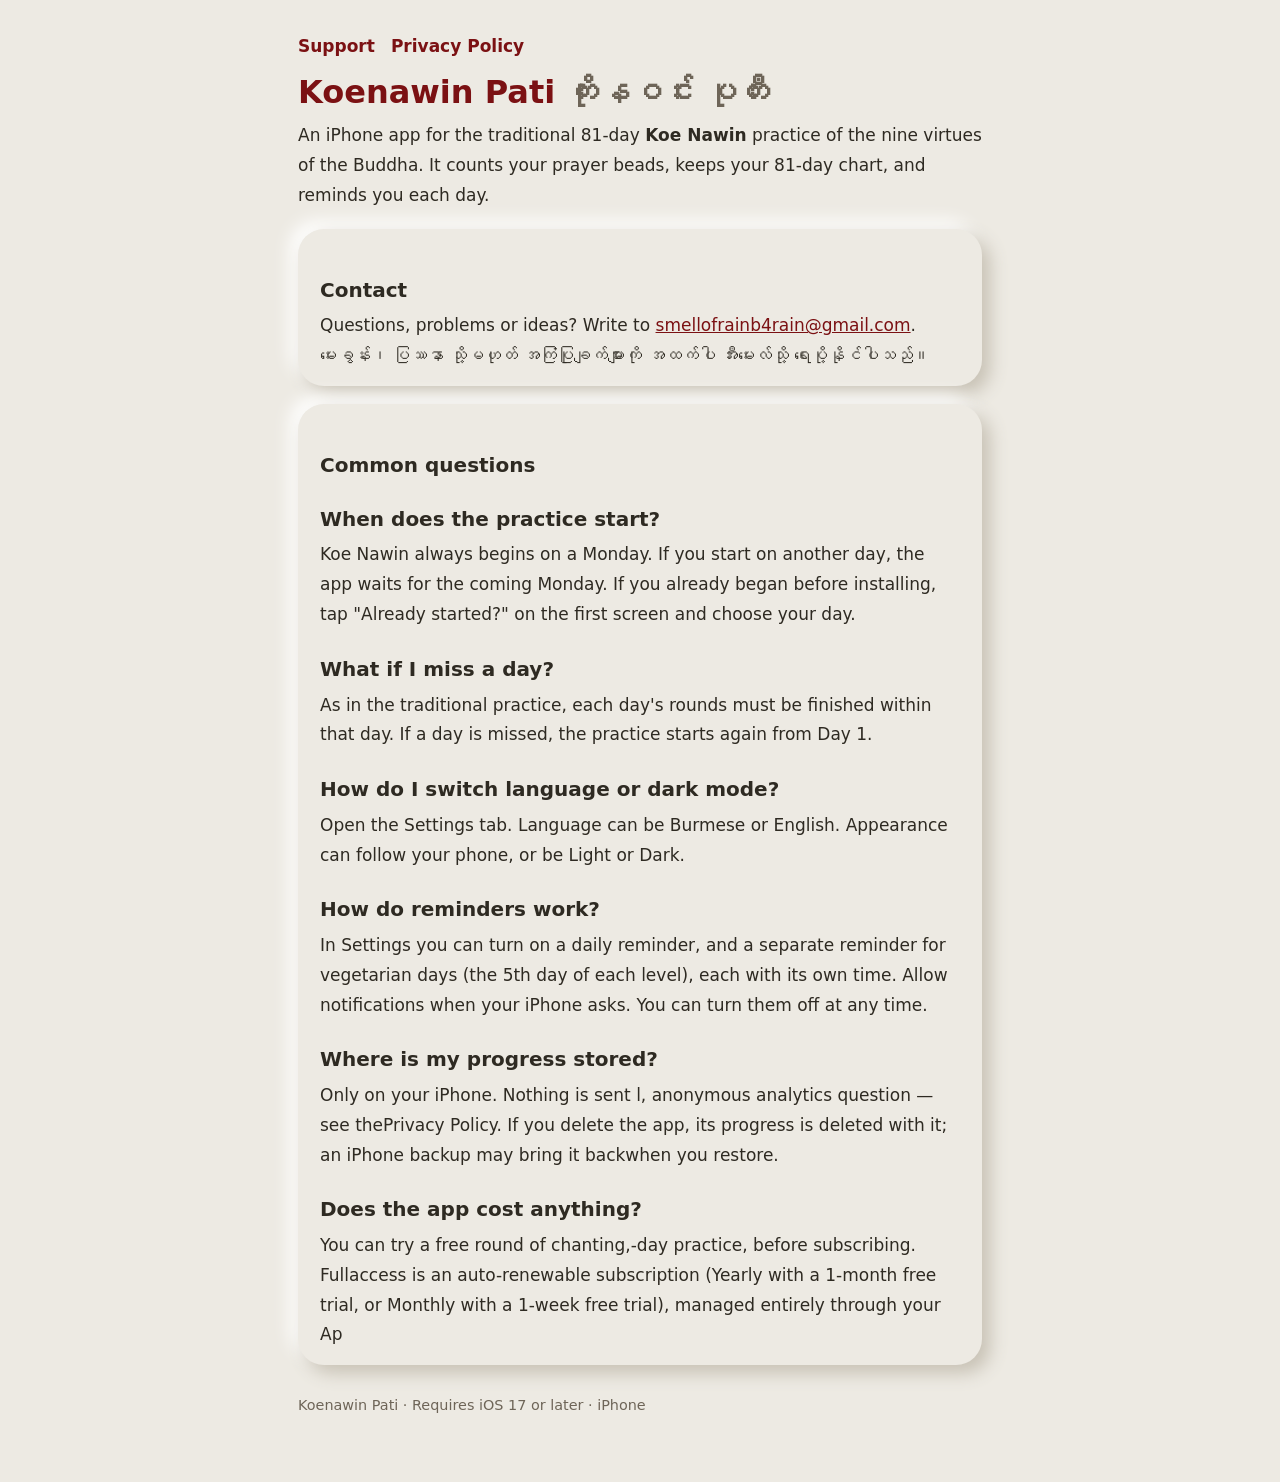
==== index.html @ 81f98099 "Update index.html" ====
<!doctype html>
<html lang="en">
<head>
<meta charset="utf-8">
<meta name="viewport" content="width=device-width,initial-scale=1">
<title>Koenawin Pati — Support</title>
<meta name="description" content="Support for Koenawin Pati, an iPhone app for the 81-day Koe Nawin practice.">
<link rel="stylesheet" href="style.css">
</head>
<body>
<main>
<nav><a href="index.html" aria-current="page">Support</a><a href="privacy.html">Privacy Policy</a></nav>

<div class="hero">
<div class="bead-ring" aria-hidden="true">
  <span class="bead-ring-dots"></span>
  <span class="bead-ring-spin"><span class="bead-ring-active"></span></span>
</div>
<h1>Koenawin Pati <span class="muted">ကိုးနဝင်း ပုတီး</span></h1>
<p class="tagline">An iPhone app for the traditional 81-day <strong>Koe Nawin</strong> practice of the nine virtues of the Buddha. It counts your prayer beads, keeps your 81-day chart, and reminds you each day.</p>
</div>

<div class="card">
<h2>Contact</h2>
<p>Questions, problems or ideas? Write to <a href="mailto:smellofrainb4rain@gmail.com">smellofrainb4rain@gmail.com</a>.<br>
မေးခွန်း၊ ပြဿနာ သို့မဟုတ် အကြံပြုချက်များကို အထက်ပါ အီးမေးလ်သို့ ရေးပို့နိုင်ပါသည်။</p>
</div>

<div class="card">
<h2>Common questions</h2>
<h2>When does the practice start?</h2>
<p>Koe Nawin always begins on a Monday. If you start on another day, the app waits for the coming Monday. If you already began before installing, tap "Already started?" on the first screen and choose your day.</p>
<h2>What if I miss a day?</h2>
<p>As in the traditional practice, each day's rounds must be finished within that day. If a day is missed, the practice starts again from Day 1.</p>
<h2>How do I switch language or dark mode?</h2>
<p>Open the Settings tab. Language can be Burmese or English. Appearance can follow your phone, or be Light or Dark.</p>
<h2>How do reminders work?</h2>
<p>In Settings you can turn on a daily reminder, and a separate reminder for vegetarian days (the 5th day of each level), each with its own time. Allow notifications when your iPhone asks. You can turn them off at any time.</p>
<h2>Where is my progress stored?</h2>                                                                     <p>Only on your iPhone. Nothing is sent l, anonymous analytics question — see thePrivacy Policy. If you delete the app, its progress is deleted with it; an iPhone backup may bring it backwhen you restore.</p>
<h2>Does the app cost anything?</h2>                                                                      <p>You can try a free round of chanting,-day practice, before subscribing. Fullaccess is an auto-renewable subscription (Yearly with a 1-month free trial, or Monthly with a 1-week free trial), managed entirely through your Ap
</div>

<footer>Koenawin Pati &middot; Requires iOS 17 or later &middot; iPhone</footer>
</main>
</body>
</html>
---- style.css ----
:root{--ground:#EDEAE3;--card:#F6F4EE;--ink:#2E2A22;--muted:#6E6558;--accent:#7B1113;--line:#D9D4C9;--shadow1:#C7C1B4;--shadow2:#FFFFFF}
@media (prefers-color-scheme:dark){:root{--ground:#2A2621;--card:#322D27;--ink:#EDE7DC;--muted:#A79D8D;--accent:#E8C46A;--line:#3C352C;--shadow1:#1E1B17;--shadow2:#34302A}}
*{box-sizing:border-box}
body{margin:0;background:var(--ground);color:var(--ink);font-family:-apple-system,BlinkMacSystemFont,"Segoe UI","Myanmar Sangam MN","Noto Sans Myanmar",system-ui,sans-serif;line-height:1.75;font-size:17px}
main{max-width:720px;margin:0 auto;padding:32px 18px 64px}
.card{background:var(--ground);border-radius:26px;padding:22px 22px 8px;margin:18px 0;box-shadow:8px 8px 18px var(--shadow1),-8px -8px 18px var(--shadow2)}
h1{font-size:2rem;line-height:1.4;margin:.2em 0 .1em;color:var(--accent)}
h2{font-size:1.25rem;line-height:1.5;margin:1.2em 0 .3em}
p,li{margin:.4em 0}
.muted{color:var(--muted)}
a{color:var(--accent)}
nav{display:flex;gap:16px;flex-wrap:wrap;margin-bottom:8px}
nav a{font-weight:600;text-decoration:none}
footer{margin-top:28px;color:var(--muted);font-size:.9rem}
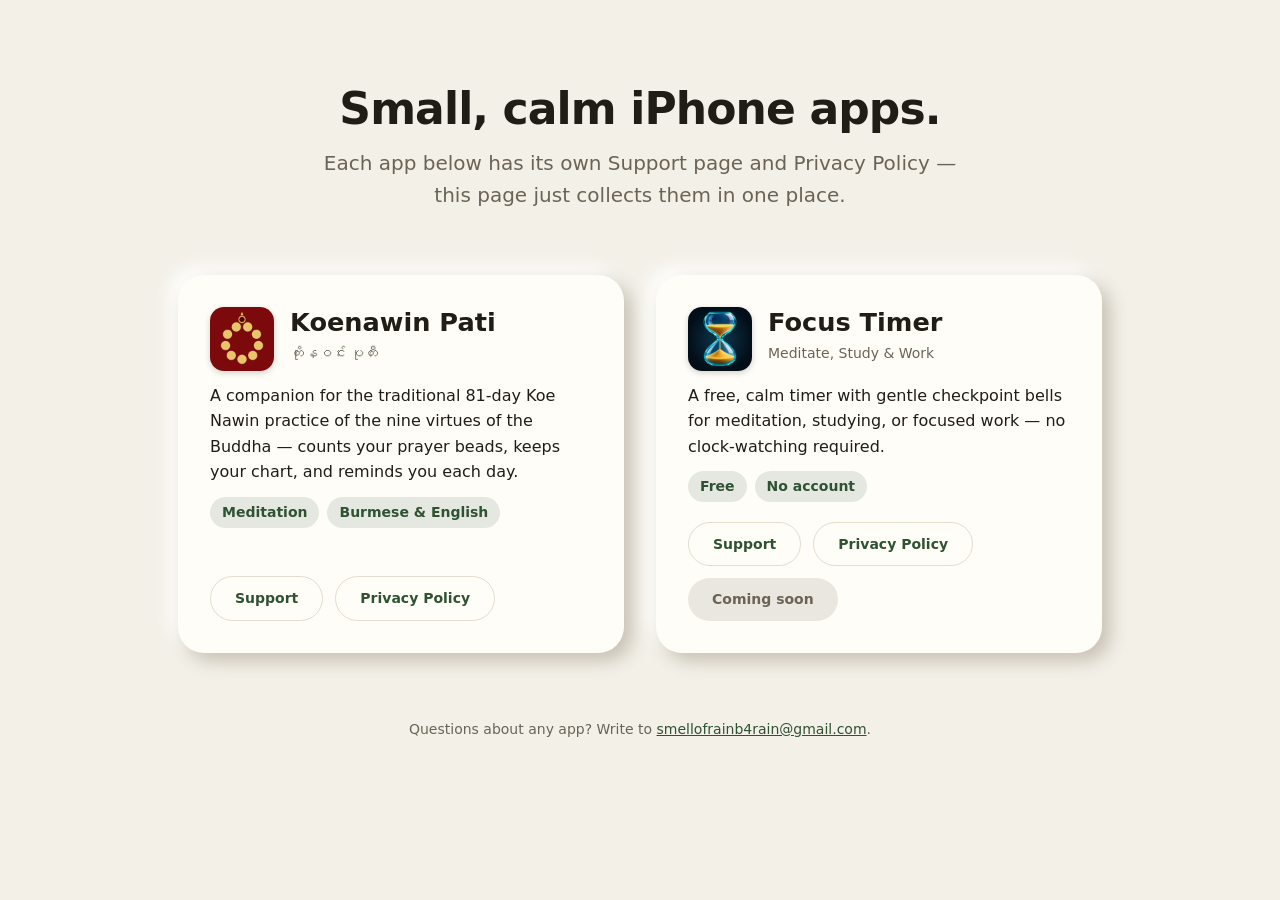
==== commit e4fac949: "Redesign as a shared multi-app home with design tokens The root is now a studio hub listing every ap" ====
--- a/index.html
+++ b/index.html
@@ -3,44 +3,63 @@
 <head>
 <meta charset="utf-8">
 <meta name="viewport" content="width=device-width,initial-scale=1">
-<title>Koenawin Pati — Support</title>
-<meta name="description" content="Support for Koenawin Pati, an iPhone app for the 81-day Koe Nawin practice.">
+<title>Apps — Home</title>
+<meta name="description" content="Small, calm iPhone apps: Koenawin Pati and Focus Timer.">
 <link rel="stylesheet" href="style.css">
 </head>
-<body>
-<main>
-<nav><a href="index.html" aria-current="page">Support</a><a href="privacy.html">Privacy Policy</a></nav>
+<body class="studio-theme">
+<main class="hub-main">
 
-<div class="hero">
-<div class="bead-ring" aria-hidden="true">
-  <span class="bead-ring-dots"></span>
-  <span class="bead-ring-spin"><span class="bead-ring-active"></span></span>
-</div>
-<h1>Koenawin Pati <span class="muted">ကိုးနဝင်း ပုတီး</span></h1>
-<p class="tagline">An iPhone app for the traditional 81-day <strong>Koe Nawin</strong> practice of the nine virtues of the Buddha. It counts your prayer beads, keeps your 81-day chart, and reminds you each day.</p>
+<div class="hub-hero">
+<h1>Small, calm iPhone apps.</h1>
+<p>Each app below has its own Support page and Privacy Policy — this page just
+collects them in one place.</p>
 </div>
 
-<div class="card">
-<h2>Contact</h2>
-<p>Questions, problems or ideas? Write to <a href="mailto:smellofrainb4rain@gmail.com">smellofrainb4rain@gmail.com</a>.<br>
-မေးခွန်း၊ ပြဿနာ သို့မဟုတ် အကြံပြုချက်များကို အထက်ပါ အီးမေးလ်သို့ ရေးပို့နိုင်ပါသည်။</p>
+<div class="apps-grid">
+
+<article class="app-card">
+<div class="app-card-head">
+<img class="app-card-icon" src="assets/icons/koenawin.png" width="64" height="64" alt="Koenawin Pati app icon">
+<div>
+<h2>Koenawin Pati</h2>
+<p class="app-card-tagline">ကိုးနဝင်း ပုတီး</p>
+</div>
+</div>
+<p class="app-card-pitch">A companion for the traditional 81-day Koe Nawin practice of the nine virtues of the Buddha — counts your prayer beads, keeps your chart, and reminds you each day.</p>
+<div class="app-card-tags">
+<span class="tag">Meditation</span>
+<span class="tag">Burmese &amp; English</span>
+</div>
+<div class="app-card-actions">
+<a class="btn btn-ghost" href="koenawin/index.html">Support</a>
+<a class="btn btn-ghost" href="koenawin/privacy.html">Privacy Policy</a>
+</div>
+</article>
+
+<article class="app-card">
+<div class="app-card-head">
+<img class="app-card-icon" src="assets/icons/focus-timer.png" width="64" height="64" alt="Focus Timer app icon">
+<div>
+<h2>Focus Timer</h2>
+<p class="app-card-tagline">Meditate, Study &amp; Work</p>
+</div>
+</div>
+<p class="app-card-pitch">A free, calm timer with gentle checkpoint bells for meditation, studying, or focused work — no clock-watching required.</p>
+<div class="app-card-tags">
+<span class="tag">Free</span>
+<span class="tag">No account</span>
+</div>
+<div class="app-card-actions">
+<a class="btn btn-ghost" href="focus-timer/index.html">Support</a>
+<a class="btn btn-ghost" href="focus-timer/privacy.html">Privacy Policy</a>
+<span class="badge-soon">Coming soon</span>
+</div>
+</article>
+
 </div>
 
-<div class="card">
-<h2>Common questions</h2>
-<h2>When does the practice start?</h2>
-<p>Koe Nawin always begins on a Monday. If you start on another day, the app waits for the coming Monday. If you already began before installing, tap "Already started?" on the first screen and choose your day.</p>
-<h2>What if I miss a day?</h2>
-<p>As in the traditional practice, each day's rounds must be finished within that day. If a day is missed, the practice starts again from Day 1.</p>
-<h2>How do I switch language or dark mode?</h2>
-<p>Open the Settings tab. Language can be Burmese or English. Appearance can follow your phone, or be Light or Dark.</p>
-<h2>How do reminders work?</h2>
-<p>In Settings you can turn on a daily reminder, and a separate reminder for vegetarian days (the 5th day of each level), each with its own time. Allow notifications when your iPhone asks. You can turn them off at any time.</p>
-<h2>Where is my progress stored?</h2>                                                                     <p>Only on your iPhone. Nothing is sent l, anonymous analytics question — see thePrivacy Policy. If you delete the app, its progress is deleted with it; an iPhone backup may bring it backwhen you restore.</p>
-<h2>Does the app cost anything?</h2>                                                                      <p>You can try a free round of chanting,-day practice, before subscribing. Fullaccess is an auto-renewable subscription (Yearly with a 1-month free trial, or Monthly with a 1-week free trial), managed entirely through your Ap
-</div>
-
-<footer>Koenawin Pati &middot; Requires iOS 17 or later &middot; iPhone</footer>
+<p class="hub-footer">Questions about any app? Write to <a href="mailto:smellofrainb4rain@gmail.com">smellofrainb4rain@gmail.com</a>.</p>
 </main>
 </body>
 </html>
--- a/style.css
+++ b/style.css
@@ -1,14 +1,179 @@
-:root{--ground:#EDEAE3;--card:#F6F4EE;--ink:#2E2A22;--muted:#6E6558;--accent:#7B1113;--line:#D9D4C9;--shadow1:#C7C1B4;--shadow2:#FFFFFF}
-@media (prefers-color-scheme:dark){:root{--ground:#2A2621;--card:#322D27;--ink:#EDE7DC;--muted:#A79D8D;--accent:#E8C46A;--line:#3C352C;--shadow1:#1E1B17;--shadow2:#34302A}}
+:root{
+  --ground:#EDEAE3;--card:#F6F4EE;--ink:#2E2A22;--muted:#6E6558;
+  --accent:#7B1113;--gold:#C9962E;--bead:#C9962E;--line:#D9D4C9;
+  --shadow1:#C7C1B4;--shadow2:#FFFFFF;
+
+  /* --- shared tokens: 8pt spacing rhythm, ~1.25 modular type scale.
+     New pages (the hub) should build on these instead of one-off values;
+     existing per-app pages keep their own already-shipped rules as-is. --- */
+  --space-1:4px;--space-2:8px;--space-3:12px;--space-4:16px;
+  --space-5:24px;--space-6:32px;--space-7:48px;--space-8:64px;--space-9:96px;
+  --text-1:.875rem;--text-2:1rem;--text-3:1.25rem;--text-4:1.6rem;
+  --text-5:2rem;--text-6:2.75rem;
+  --radius-card:26px;
+  --shadow-card:8px 8px 18px var(--shadow1),-8px -8px 18px var(--shadow2)
+}
+@media (prefers-color-scheme:dark){
+  :root{
+    --ground:#201C18;--card:#2A2520;--ink:#EDE7DC;--muted:#A79D8D;
+    --accent:#E8C46A;--gold:#E8C46A;--bead:#E8C46A;--line:#3C352C;
+    --shadow1:#161310;--shadow2:#302B25
+  }
+}
+
+/* --- studio theme: the shared hub's own neutral palette, independent of
+   any one app's accent (see body.ft-theme etc. on each app's own pages) --- */
+body.studio-theme{
+  --ground:#F3F0E8;--card:#FFFDF8;--ink:#201D17;--muted:#6B6456;
+  --accent:#2F5233;--gold:#B08A3E;--bead:#B08A3E;--line:#E3DDCE;
+  --shadow1:#D8D2C2;--shadow2:#FFFFFF
+}
+@media (prefers-color-scheme:dark){
+  body.studio-theme{
+    --ground:#16140F;--card:#211E17;--ink:#EEE9DD;--muted:#9C9484;
+    --accent:#8FBF95;--gold:#D8B872;--bead:#D8B872;--line:#332E23;
+    --shadow1:#0D0C09;--shadow2:#2A261D
+  }
+}
 *{box-sizing:border-box}
-body{margin:0;background:var(--ground);color:var(--ink);font-family:-apple-system,BlinkMacSystemFont,"Segoe UI","Myanmar Sangam MN","Noto Sans Myanmar",system-ui,sans-serif;line-height:1.75;font-size:17px}
-main{max-width:720px;margin:0 auto;padding:32px 18px 64px}
-.card{background:var(--ground);border-radius:26px;padding:22px 22px 8px;margin:18px 0;box-shadow:8px 8px 18px var(--shadow1),-8px -8px 18px var(--shadow2)}
-h1{font-size:2rem;line-height:1.4;margin:.2em 0 .1em;color:var(--accent)}
-h2{font-size:1.25rem;line-height:1.5;margin:1.2em 0 .3em}
+body{
+  margin:0;background:var(--ground);color:var(--ink);
+  font-family:-apple-system,BlinkMacSystemFont,"Segoe UI","Myanmar Sangam MN","Noto Sans Myanmar",system-ui,sans-serif;
+  line-height:1.75;font-size:17px;
+  -webkit-font-smoothing:antialiased
+}
+main{max-width:720px;margin:0 auto;padding:36px 18px 64px}
+
+nav{display:flex;gap:16px;flex-wrap:wrap;margin-bottom:28px}
+nav a{font-weight:600;text-decoration:none;color:var(--muted);letter-spacing:.02em;font-size:.95rem}
+nav a[aria-current="page"]{color:var(--accent)}
+a:focus-visible,button:focus-visible{outline:2px solid var(--accent);outline-offset:3px;border-radius:4px}
+
+/* --- hero --- */
+.hero{text-align:center;margin-bottom:8px}
+h1{font-size:2rem;line-height:1.35;margin:.3em 0 .1em;color:var(--accent);letter-spacing:-.01em}
+.tagline{color:var(--muted);font-size:1.02rem;max-width:46ch;margin:0 auto 6px}
+.muted{color:var(--muted);font-weight:400}
+
+/* --- the bead ring: a static 27-bead ring with one gold bead orbiting,
+   echoing the app's own counter --- */
+.bead-ring{position:relative;width:120px;height:120px;margin:0 auto 22px}
+.bead-ring-dots{
+  position:absolute;width:6px;height:6px;opacity:.55;
+  box-shadow:
+    57.0px 3.0px 0 0 var(--bead),
+    69.5px 4.5px 0 0 var(--bead),
+    81.2px 8.7px 0 0 var(--bead),
+    91.7px 15.6px 0 0 var(--bead),
+    100.3px 24.8px 0 0 var(--bead),
+    106.6px 35.6px 0 0 var(--bead),
+    110.2px 47.6px 0 0 var(--bead),
+    110.9px 60.1px 0 0 var(--bead),
+    108.7px 72.5px 0 0 var(--bead),
+    103.8px 84.0px 0 0 var(--bead),
+    96.3px 94.1px 0 0 var(--bead),
+    86.7px 102.1px 0 0 var(--bead),
+    75.5px 107.7px 0 0 var(--bead),
+    63.3px 110.6px 0 0 var(--bead),
+    50.7px 110.6px 0 0 var(--bead),
+    38.5px 107.7px 0 0 var(--bead),
+    27.3px 102.1px 0 0 var(--bead),
+    17.7px 94.1px 0 0 var(--bead),
+    10.2px 84.0px 0 0 var(--bead),
+    5.3px 72.5px 0 0 var(--bead),
+    3.1px 60.1px 0 0 var(--bead),
+    3.8px 47.6px 0 0 var(--bead),
+    7.4px 35.6px 0 0 var(--bead),
+    13.7px 24.8px 0 0 var(--bead),
+    22.3px 15.6px 0 0 var(--bead),
+    32.8px 8.7px 0 0 var(--bead),
+    44.5px 4.5px 0 0 var(--bead);
+}
+.bead-ring-spin{
+  position:absolute;inset:0;
+  animation:orbit 9s linear infinite;
+}
+.bead-ring-active{
+  position:absolute;top:0;left:50%;width:10px;height:10px;margin-left:-5px;
+  border-radius:50%;background:var(--accent);
+  box-shadow:0 0 10px 1px color-mix(in srgb, var(--accent) 55%, transparent);
+  animation:tap 1.125s steps(1) infinite;
+}
+@keyframes orbit{to{transform:rotate(360deg)}}
+@keyframes tap{
+  0%,92%{transform:scale(1)}
+  96%{transform:scale(1.45)}
+  100%{transform:scale(1)}
+}
+@media (prefers-reduced-motion:reduce){
+  .bead-ring-spin{animation:none}
+  .bead-ring-active{animation:none}
+}
+
+/* --- cards --- */
+.card{
+  background:var(--card);border-radius:26px;padding:22px 22px 8px;margin:18px 0;
+  box-shadow:8px 8px 18px var(--shadow1),-8px -8px 18px var(--shadow2)
+}
+h2{font-size:1.2rem;line-height:1.5;margin:1.1em 0 .3em;color:var(--ink)}
+.card h2:first-child{margin-top:.1em}
 p,li{margin:.4em 0}
-.muted{color:var(--muted)}
 a{color:var(--accent)}
-nav{display:flex;gap:16px;flex-wrap:wrap;margin-bottom:8px}
-nav a{font-weight:600;text-decoration:none}
-footer{margin-top:28px;color:var(--muted);font-size:.9rem}
+ul{padding-left:1.2em}
+
+footer{margin-top:32px;color:var(--muted);font-size:.9rem;text-align:center}
+
+/* ================= hub (shared multi-app homepage) ================= */
+
+.hub-main{max-width:960px}
+
+.hub-hero{text-align:center;padding:var(--space-7) 0 var(--space-6)}
+.hub-hero h1{
+  font-size:var(--text-6);line-height:1.15;margin:0 0 var(--space-3);
+  color:var(--ink);letter-spacing:-.02em;font-weight:800
+}
+.hub-hero p{
+  font-size:var(--text-3);color:var(--muted);max-width:52ch;
+  margin:0 auto;line-height:1.6
+}
+
+.apps-grid{
+  display:grid;grid-template-columns:repeat(auto-fit,minmax(260px,1fr));
+  gap:var(--space-6);margin:var(--space-6) 0 var(--space-8)
+}
+
+.app-card{
+  background:var(--card);border-radius:var(--radius-card);
+  box-shadow:var(--shadow-card);padding:var(--space-6);
+  display:flex;flex-direction:column;gap:var(--space-3)
+}
+.app-card-head{display:flex;align-items:center;gap:var(--space-4)}
+.app-card-icon{
+  width:64px;height:64px;border-radius:22%;flex:none;
+  box-shadow:0 2px 6px rgba(0,0,0,.18);object-fit:cover
+}
+.app-card-head h2{margin:0;font-size:var(--text-4);line-height:1.25;color:var(--ink)}
+.app-card-tagline{color:var(--muted);font-size:var(--text-1);margin-top:2px}
+.app-card p.app-card-pitch{font-size:var(--text-2);line-height:1.6;color:var(--ink);margin:0}
+
+.app-card-tags{display:flex;flex-wrap:wrap;gap:var(--space-2)}
+.tag{
+  font-size:var(--text-1);font-weight:600;color:var(--accent);
+  background:color-mix(in srgb, var(--accent) 12%, transparent);
+  border-radius:999px;padding:3px var(--space-3)
+}
+
+.app-card-actions{display:flex;flex-wrap:wrap;gap:var(--space-3);margin-top:auto;padding-top:var(--space-2)}
+.btn{
+  font-size:var(--text-1);font-weight:700;text-decoration:none;
+  border-radius:999px;padding:9px var(--space-5);display:inline-block
+}
+.btn-store{background:var(--accent);color:var(--card)}
+.btn-ghost{background:transparent;color:var(--accent);border:1.5px solid var(--line)}
+.badge-soon{
+  font-size:var(--text-1);font-weight:700;color:var(--muted);
+  background:color-mix(in srgb, var(--muted) 14%, transparent);
+  border-radius:999px;padding:9px var(--space-5)
+}
+
+.hub-footer{text-align:center;color:var(--muted);font-size:var(--text-1);margin-top:var(--space-8)}
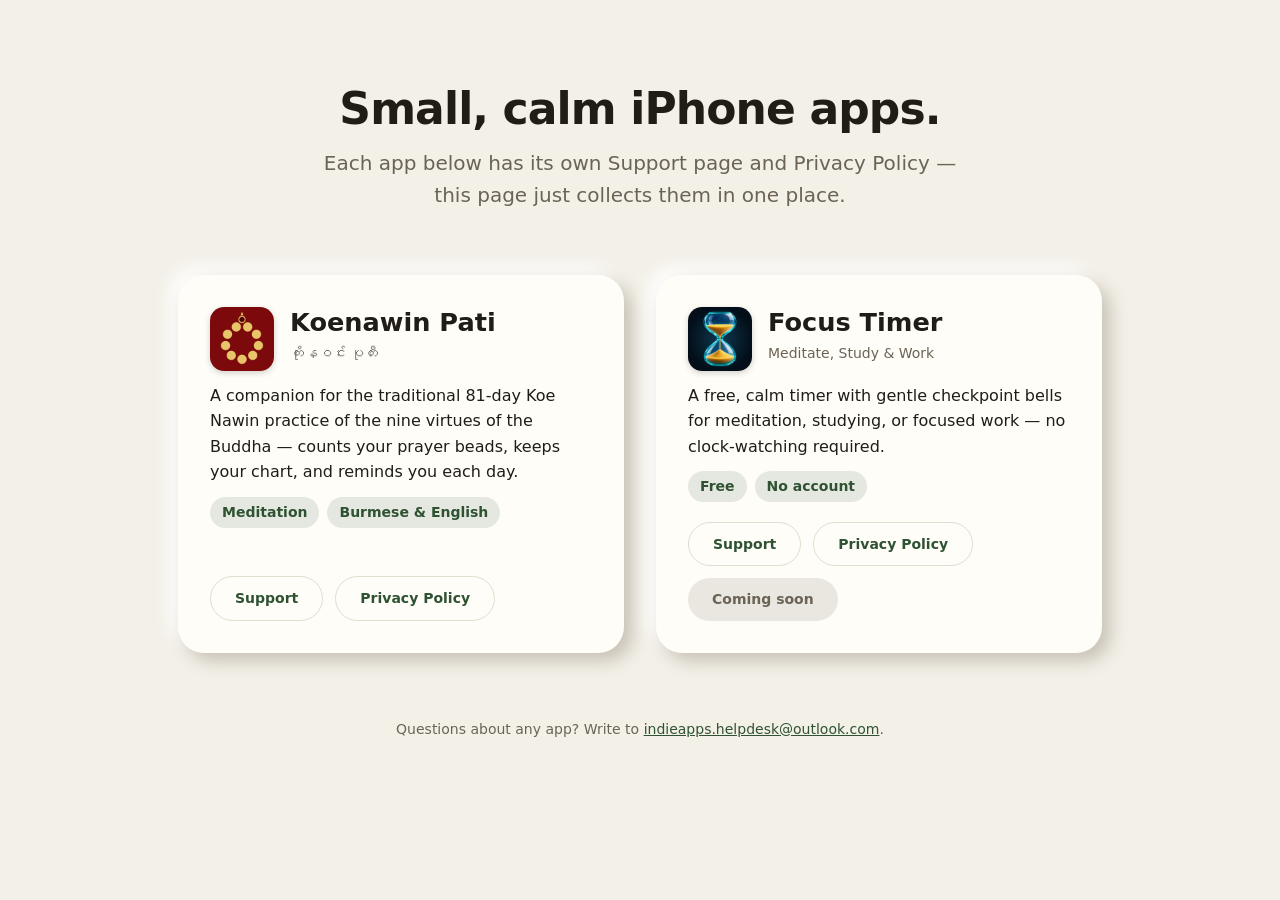
==== commit 781a31c8: "Update support contact email across all pages Replaces smellofrainb4rain@gmail.com with indieapps.he" ====
--- a/index.html
+++ b/index.html
@@ -59,7 +59,7 @@
 
 </div>
 
-<p class="hub-footer">Questions about any app? Write to <a href="mailto:smellofrainb4rain@gmail.com">smellofrainb4rain@gmail.com</a>.</p>
+<p class="hub-footer">Questions about any app? Write to <a href="mailto:indieapps.helpdesk@outlook.com">indieapps.helpdesk@outlook.com</a>.</p>
 </main>
 </body>
 </html>
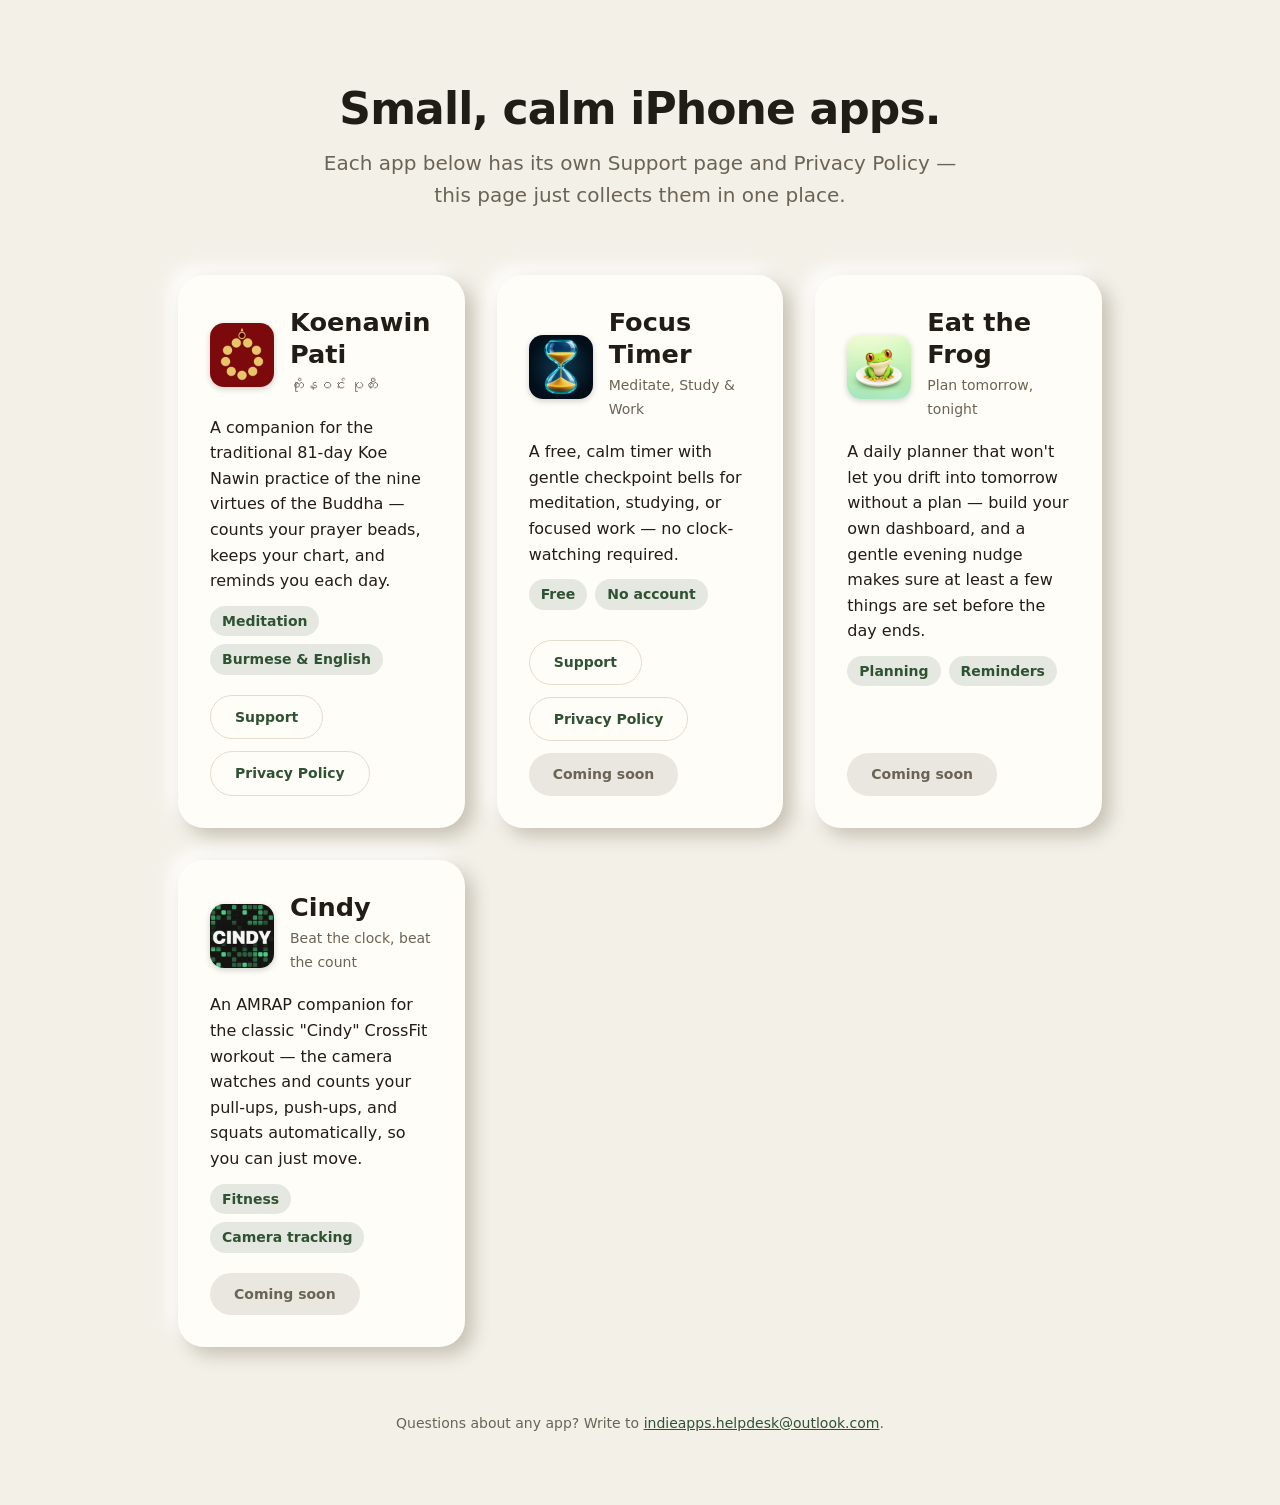
==== commit 82997458: "Add Eat the Frog and Cindy as coming-soon cards on the hub Both are still in development, so neither" ====
--- a/index.html
+++ b/index.html
@@ -4,7 +4,7 @@
 <meta charset="utf-8">
 <meta name="viewport" content="width=device-width,initial-scale=1">
 <title>Apps — Home</title>
-<meta name="description" content="Small, calm iPhone apps: Koenawin Pati and Focus Timer.">
+<meta name="description" content="Small, calm iPhone apps: Koenawin Pati, Focus Timer, Eat the Frog, and Cindy.">
 <link rel="stylesheet" href="style.css">
 </head>
 <body class="studio-theme">
@@ -57,6 +57,42 @@
 </div>
 </article>
 
+<article class="app-card">
+<div class="app-card-head">
+<img class="app-card-icon" src="assets/icons/eat-the-frog.png" width="64" height="64" alt="Eat the Frog app icon">
+<div>
+<h2>Eat the Frog</h2>
+<p class="app-card-tagline">Plan tomorrow, tonight</p>
+</div>
+</div>
+<p class="app-card-pitch">A daily planner that won't let you drift into tomorrow without a plan — build your own dashboard, and a gentle evening nudge makes sure at least a few things are set before the day ends.</p>
+<div class="app-card-tags">
+<span class="tag">Planning</span>
+<span class="tag">Reminders</span>
+</div>
+<div class="app-card-actions">
+<span class="badge-soon">Coming soon</span>
+</div>
+</article>
+
+<article class="app-card">
+<div class="app-card-head">
+<img class="app-card-icon" src="assets/icons/cindy.png" width="64" height="64" alt="Cindy app icon">
+<div>
+<h2>Cindy</h2>
+<p class="app-card-tagline">Beat the clock, beat the count</p>
+</div>
+</div>
+<p class="app-card-pitch">An AMRAP companion for the classic "Cindy" CrossFit workout — the camera watches and counts your pull-ups, push-ups, and squats automatically, so you can just move.</p>
+<div class="app-card-tags">
+<span class="tag">Fitness</span>
+<span class="tag">Camera tracking</span>
+</div>
+<div class="app-card-actions">
+<span class="badge-soon">Coming soon</span>
+</div>
+</article>
+
 </div>
 
 <p class="hub-footer">Questions about any app? Write to <a href="mailto:indieapps.helpdesk@outlook.com">indieapps.helpdesk@outlook.com</a>.</p>
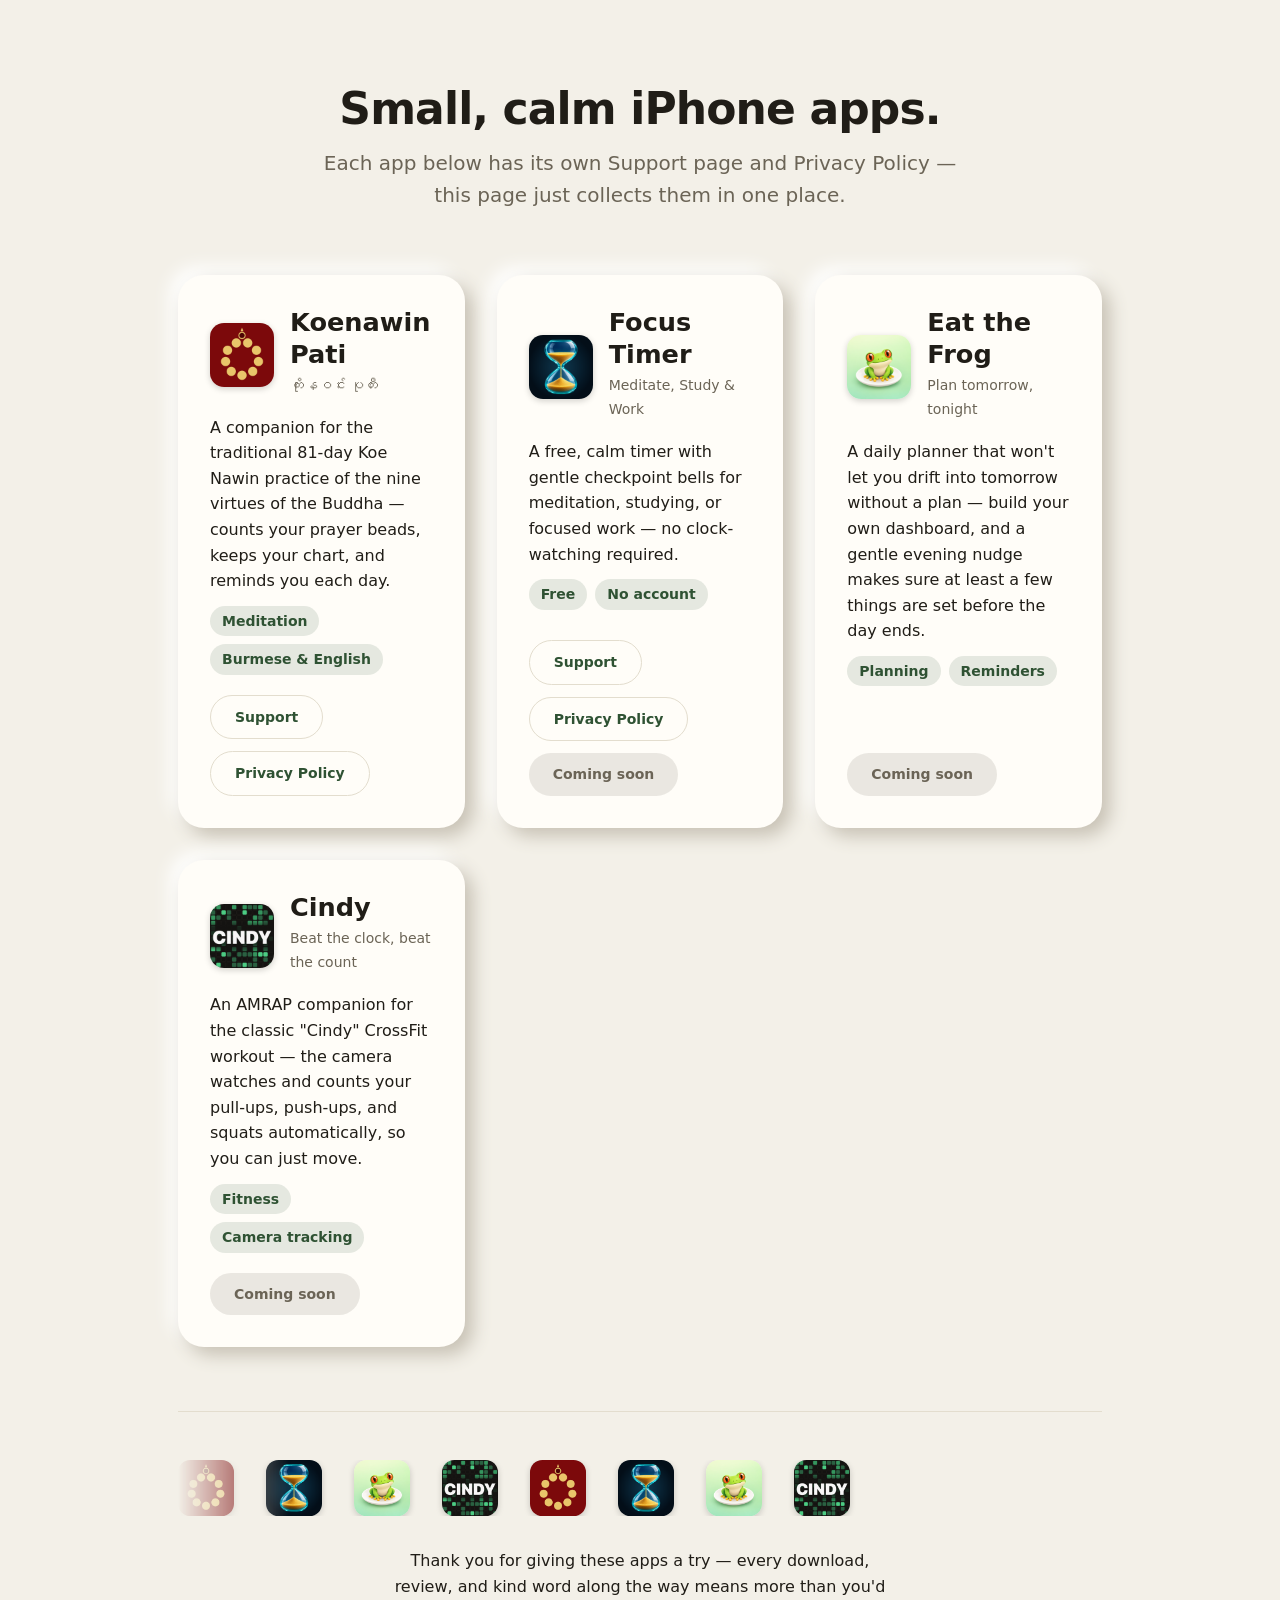
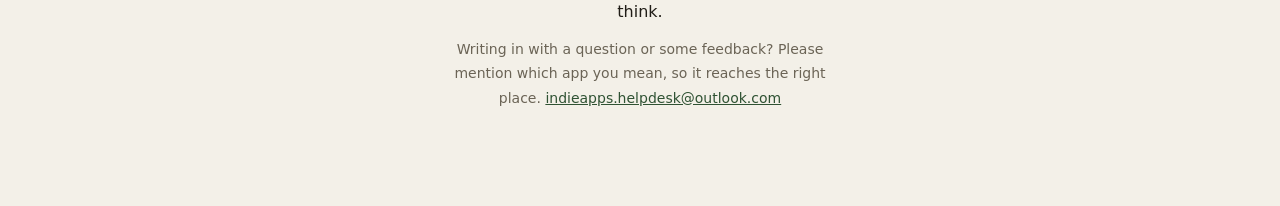
==== commit 1691d315: "Add a proper footer: looping app showcase, thanks, and contact note Replaces the single-line footer " ====
--- a/index.html
+++ b/index.html
@@ -95,7 +95,22 @@
 
 </div>
 
-<p class="hub-footer">Questions about any app? Write to <a href="mailto:indieapps.helpdesk@outlook.com">indieapps.helpdesk@outlook.com</a>.</p>
+<footer class="hub-footer">
+<div class="hub-footer-marquee" aria-hidden="true">
+<div class="hub-footer-track">
+<img src="assets/icons/koenawin.png" width="56" height="56" alt="">
+<img src="assets/icons/focus-timer.png" width="56" height="56" alt="">
+<img src="assets/icons/eat-the-frog.png" width="56" height="56" alt="">
+<img src="assets/icons/cindy.png" width="56" height="56" alt="">
+<img src="assets/icons/koenawin.png" width="56" height="56" alt="">
+<img src="assets/icons/focus-timer.png" width="56" height="56" alt="">
+<img src="assets/icons/eat-the-frog.png" width="56" height="56" alt="">
+<img src="assets/icons/cindy.png" width="56" height="56" alt="">
+</div>
+</div>
+<p class="hub-footer-thanks">Thank you for giving these apps a try — every download, review, and kind word along the way means more than you'd think.</p>
+<p class="hub-footer-contact">Writing in with a question or some feedback? Please mention which app you mean, so it reaches the right place. <a href="mailto:indieapps.helpdesk@outlook.com">indieapps.helpdesk@outlook.com</a></p>
+</footer>
 </main>
 </body>
 </html>
--- a/style.css
+++ b/style.css
@@ -176,4 +176,31 @@
   border-radius:999px;padding:9px var(--space-5)
 }
 
-.hub-footer{text-align:center;color:var(--muted);font-size:var(--text-1);margin-top:var(--space-8)}
+.hub-footer{
+  text-align:center;margin-top:var(--space-8);padding-top:var(--space-7);
+  border-top:1px solid var(--line)
+}
+
+/* --- hub footer: a looping strip of every app icon, then a thank-you note --- */
+.hub-footer-marquee{
+  overflow:hidden;margin-bottom:var(--space-6);
+  -webkit-mask-image:linear-gradient(to right,transparent,#000 12%,#000 88%,transparent);
+  mask-image:linear-gradient(to right,transparent,#000 12%,#000 88%,transparent)
+}
+.hub-footer-track{
+  display:flex;align-items:center;gap:var(--space-6);width:max-content;
+  animation:hub-marquee 16s linear infinite
+}
+.hub-footer-track img{
+  width:56px;height:56px;border-radius:22%;flex:none;object-fit:cover;
+  box-shadow:0 2px 6px rgba(0,0,0,.18)
+}
+@keyframes hub-marquee{from{transform:translateX(0)}to{transform:translateX(-50%)}}
+@media (prefers-reduced-motion:reduce){.hub-footer-track{animation:none}}
+
+.hub-footer-thanks{
+  font-size:var(--text-2);color:var(--ink);max-width:50ch;
+  margin:0 auto var(--space-3);line-height:1.6
+}
+.hub-footer-contact{color:var(--muted);font-size:var(--text-1);max-width:46ch;margin:0 auto var(--space-6)}
+.hub-footer-contact a{color:var(--accent)}
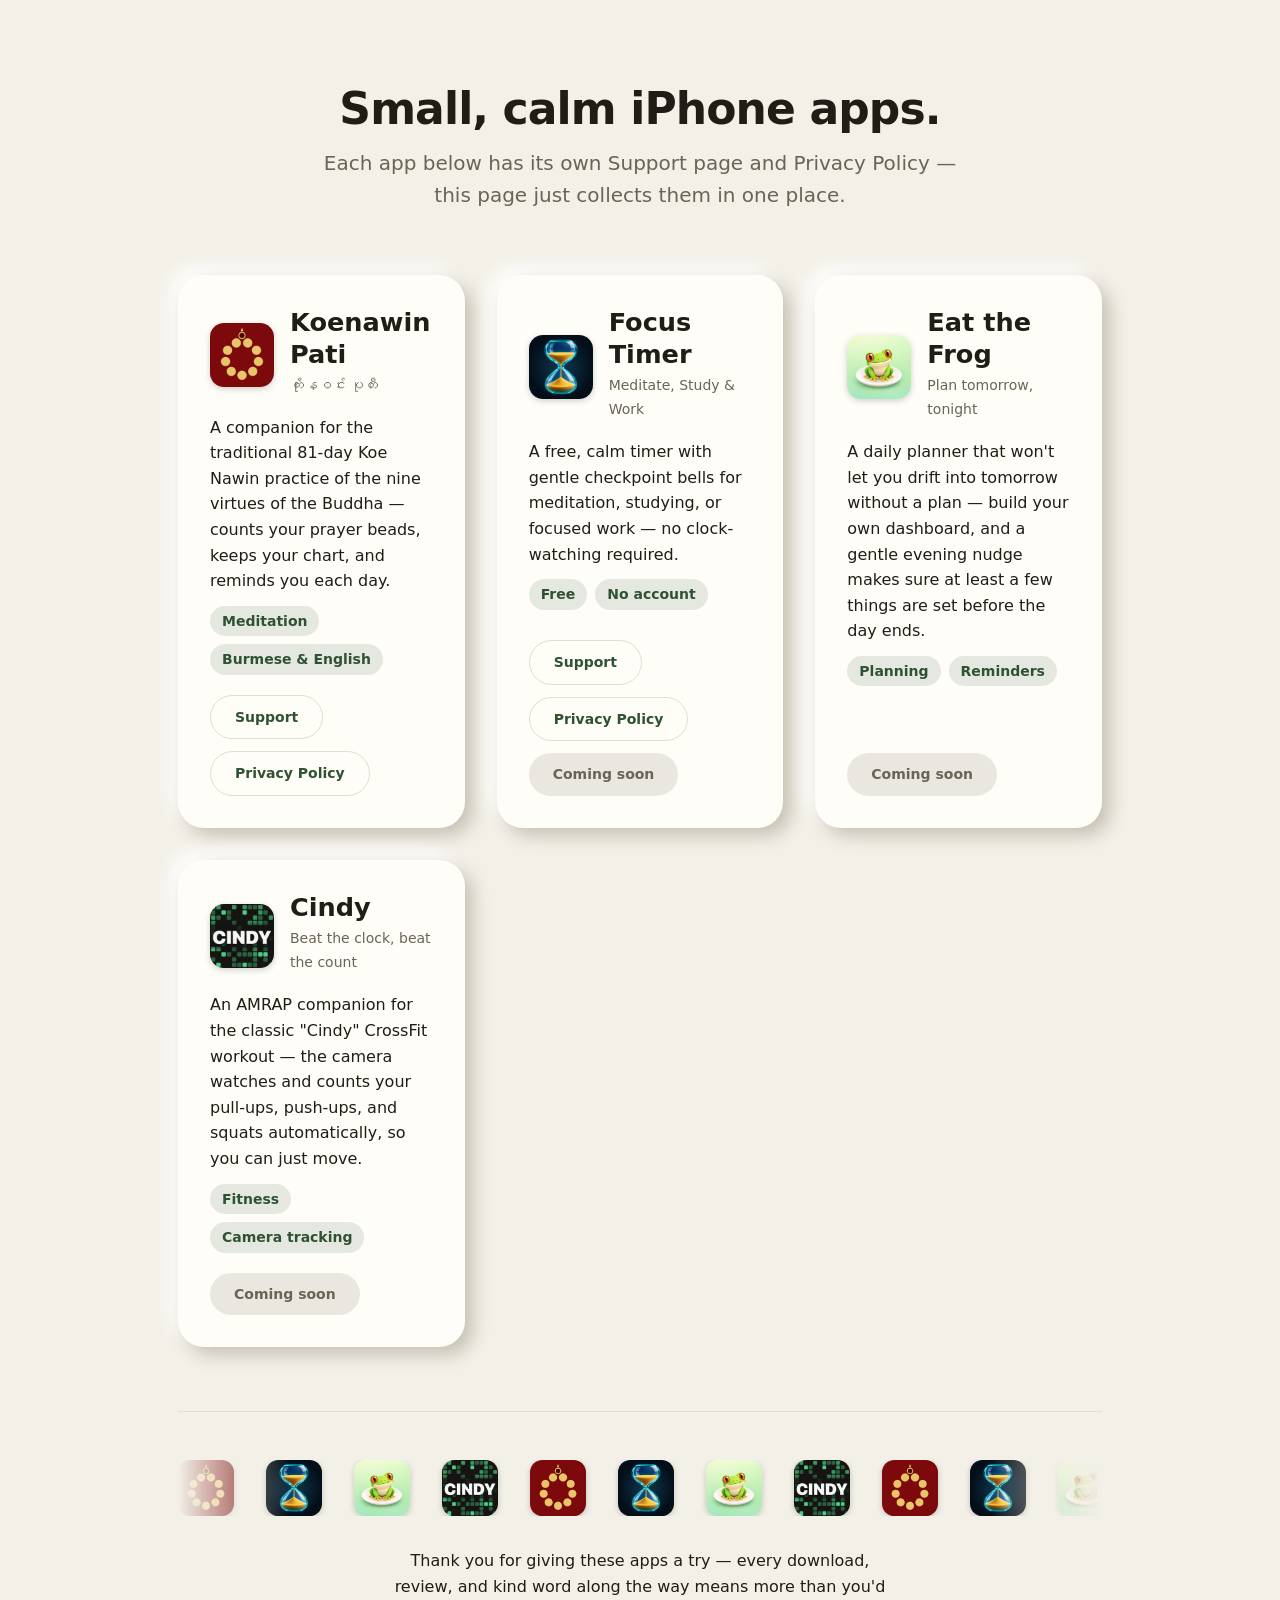
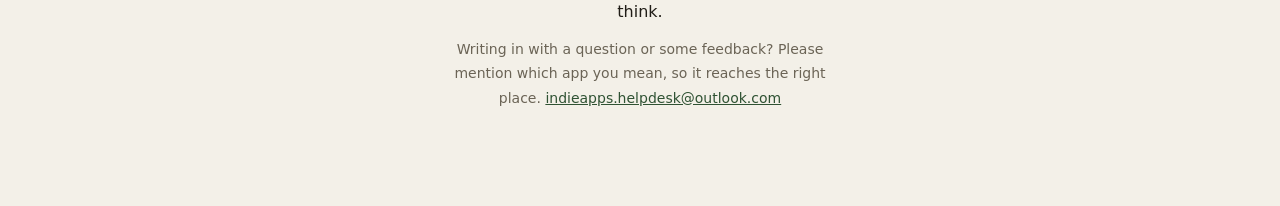
==== commit f300f5fe: "Fix the real cause of the marquee stutter: ran out of icons mid-loop The track only had 2 copies of " ====
--- a/index.html
+++ b/index.html
@@ -97,7 +97,24 @@
 
 <footer class="hub-footer">
 <div class="hub-footer-marquee" aria-hidden="true">
+<!-- 5 copies of the 4-icon set, not 2 — on a wide screen the visible strip
+     is wider than one set, so 2 copies run out of icons partway through
+     the loop and expose empty space. 5 copies keeps the strip full at any
+     realistic window width. Keep this count and the matching -352px in
+     style.css's hub-marquee keyframes in sync if apps are added/removed. -->
 <div class="hub-footer-track">
+<img src="assets/icons/koenawin.png" width="56" height="56" alt="">
+<img src="assets/icons/focus-timer.png" width="56" height="56" alt="">
+<img src="assets/icons/eat-the-frog.png" width="56" height="56" alt="">
+<img src="assets/icons/cindy.png" width="56" height="56" alt="">
+<img src="assets/icons/koenawin.png" width="56" height="56" alt="">
+<img src="assets/icons/focus-timer.png" width="56" height="56" alt="">
+<img src="assets/icons/eat-the-frog.png" width="56" height="56" alt="">
+<img src="assets/icons/cindy.png" width="56" height="56" alt="">
+<img src="assets/icons/koenawin.png" width="56" height="56" alt="">
+<img src="assets/icons/focus-timer.png" width="56" height="56" alt="">
+<img src="assets/icons/eat-the-frog.png" width="56" height="56" alt="">
+<img src="assets/icons/cindy.png" width="56" height="56" alt="">
 <img src="assets/icons/koenawin.png" width="56" height="56" alt="">
 <img src="assets/icons/focus-timer.png" width="56" height="56" alt="">
 <img src="assets/icons/eat-the-frog.png" width="56" height="56" alt="">
--- a/style.css
+++ b/style.css
@@ -188,14 +188,23 @@
   mask-image:linear-gradient(to right,transparent,#000 12%,#000 88%,transparent)
 }
 .hub-footer-track{
-  display:flex;align-items:center;gap:var(--space-6);width:max-content;
+  display:flex;align-items:center;width:max-content;will-change:transform;
   animation:hub-marquee 16s linear infinite
 }
+/* margin-right (not flex `gap`) on every icon, including the last one in
+   each repeated set — gap only lands BETWEEN items, so a repeat distance
+   based on gap math would land half a gap short and stutter. Margin on
+   every item makes one set's true width exactly 4 * (56px + 32px) = 352px. */
 .hub-footer-track img{
   width:56px;height:56px;border-radius:22%;flex:none;object-fit:cover;
+  margin-right:var(--space-6);
   box-shadow:0 2px 6px rgba(0,0,0,.18)
 }
-@keyframes hub-marquee{from{transform:translateX(0)}to{transform:translateX(-50%)}}
+/* Translate by exactly one set's width (352px), not -50% — the HTML repeats
+   the 4-icon set 5 times (not 2) so the strip never runs out of icons on a
+   wide screen, and with more than 2 copies, -50% no longer equals one set's
+   width. Keep this value in sync with the set width and copy count above. */
+@keyframes hub-marquee{from{transform:translateX(0)}to{transform:translateX(-352px)}}
 @media (prefers-reduced-motion:reduce){.hub-footer-track{animation:none}}
 
 .hub-footer-thanks{
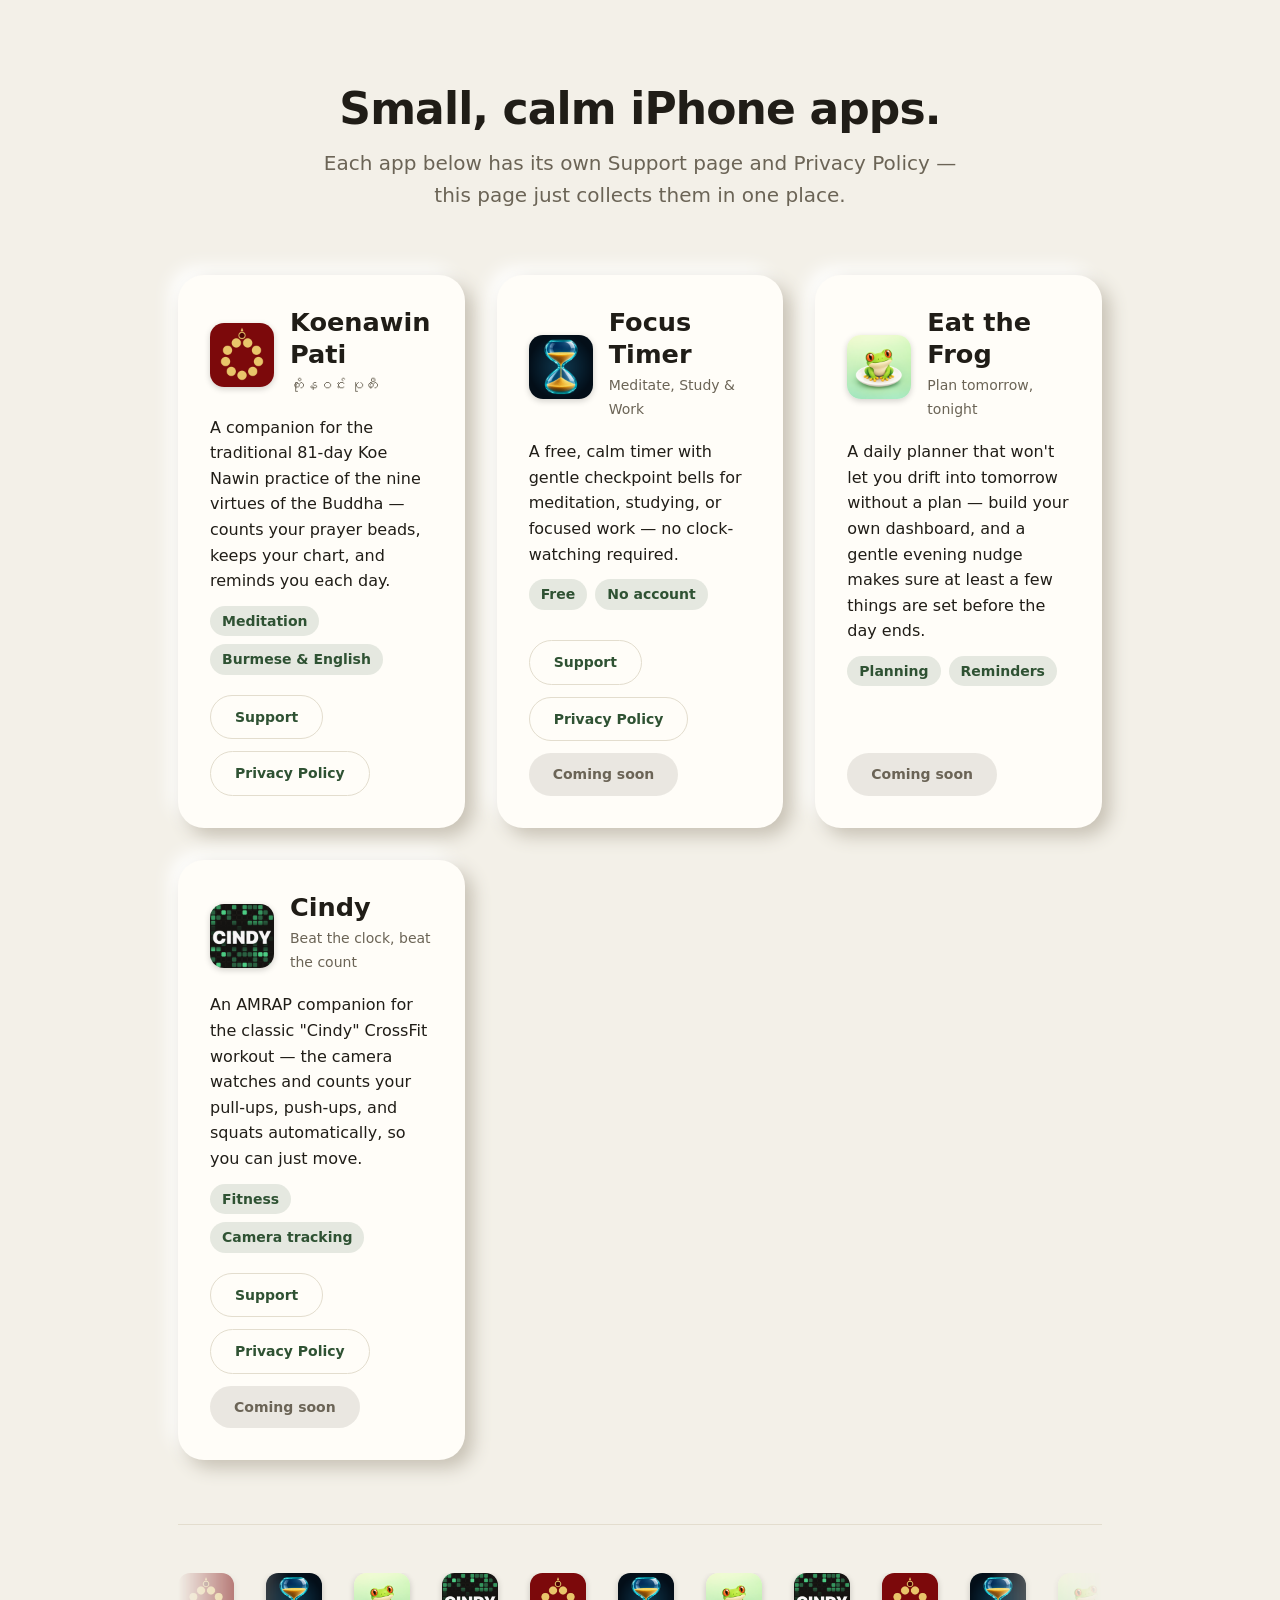
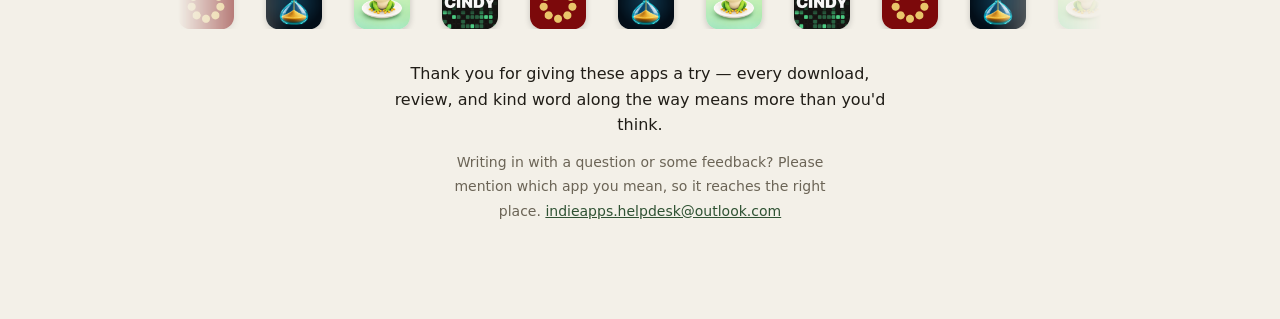
==== commit df35abfd: "Add Cindy Challenge Support and Privacy Policy pages Needed for its App Store Connect submission (su" ====
--- a/index.html
+++ b/index.html
@@ -89,6 +89,8 @@
 <span class="tag">Camera tracking</span>
 </div>
 <div class="app-card-actions">
+<a class="btn btn-ghost" href="cindy/index.html">Support</a>
+<a class="btn btn-ghost" href="cindy/privacy.html">Privacy Policy</a>
 <span class="badge-soon">Coming soon</span>
 </div>
 </article>
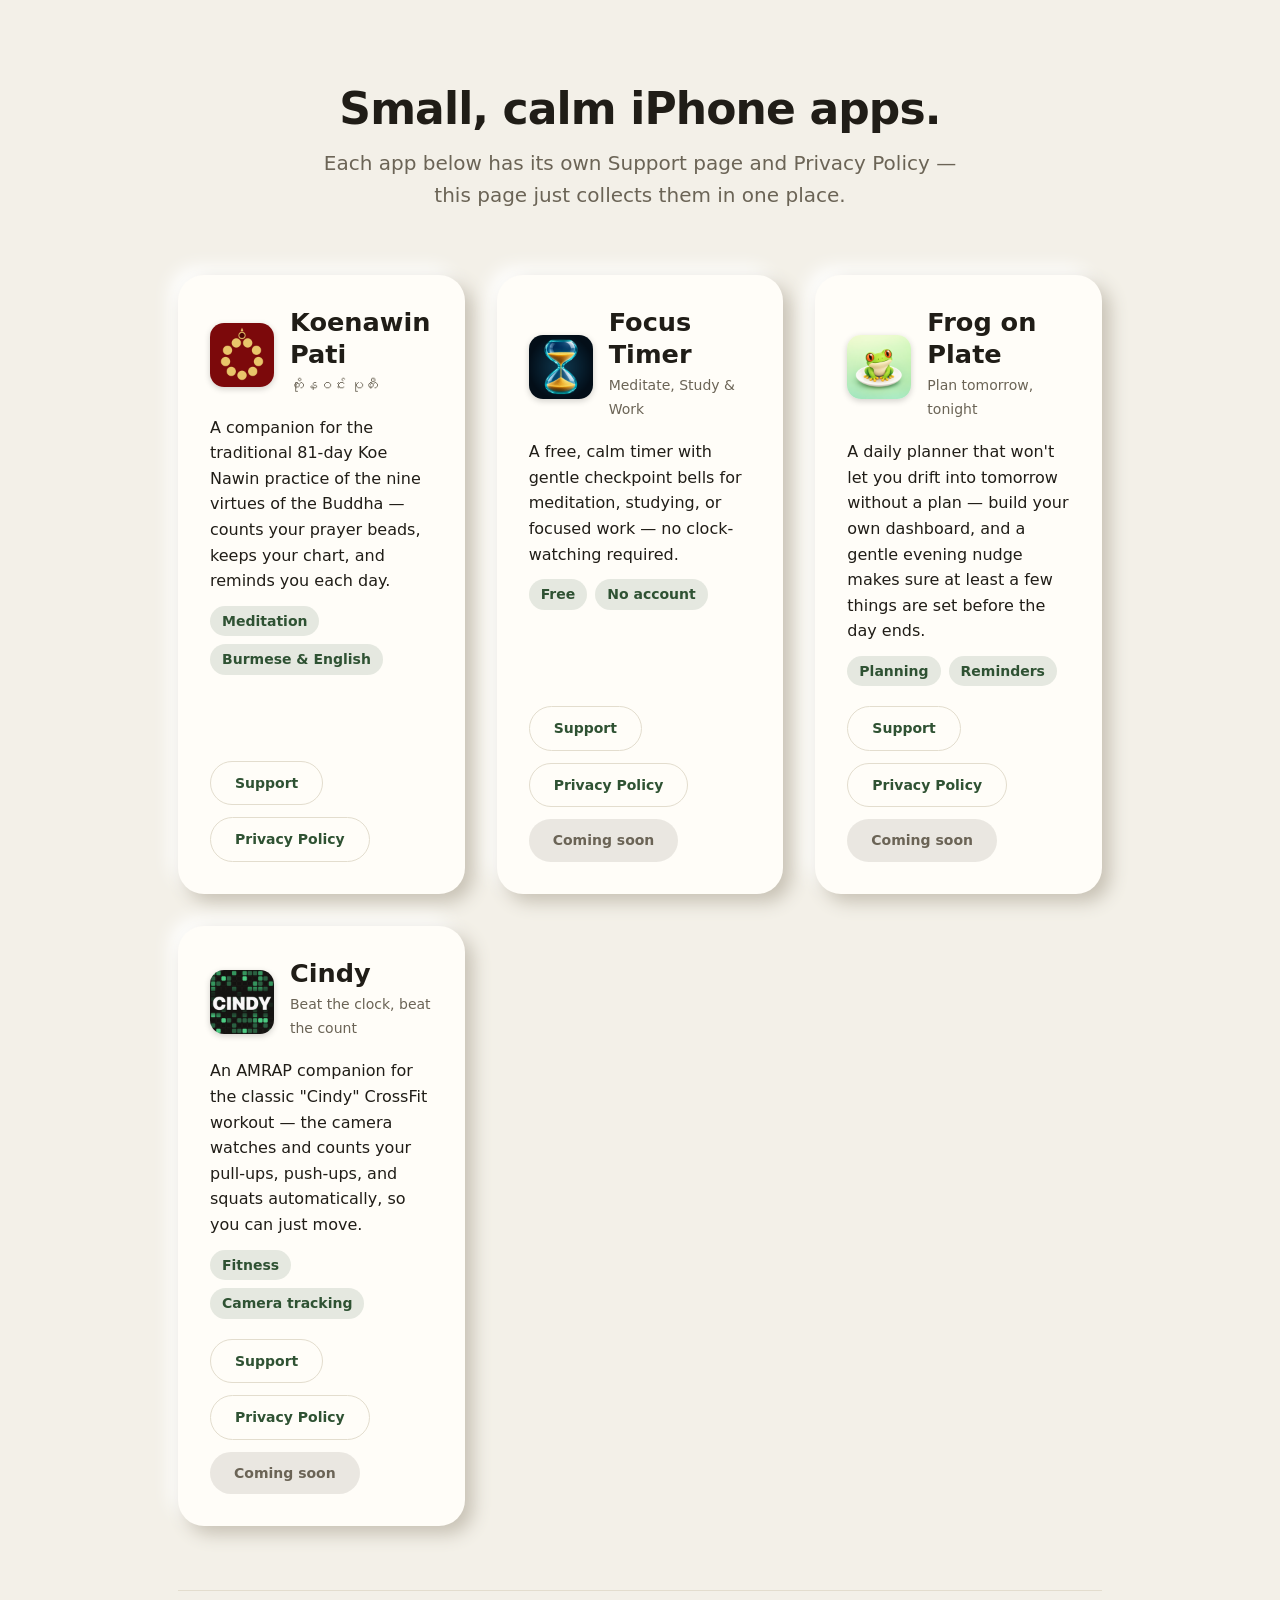
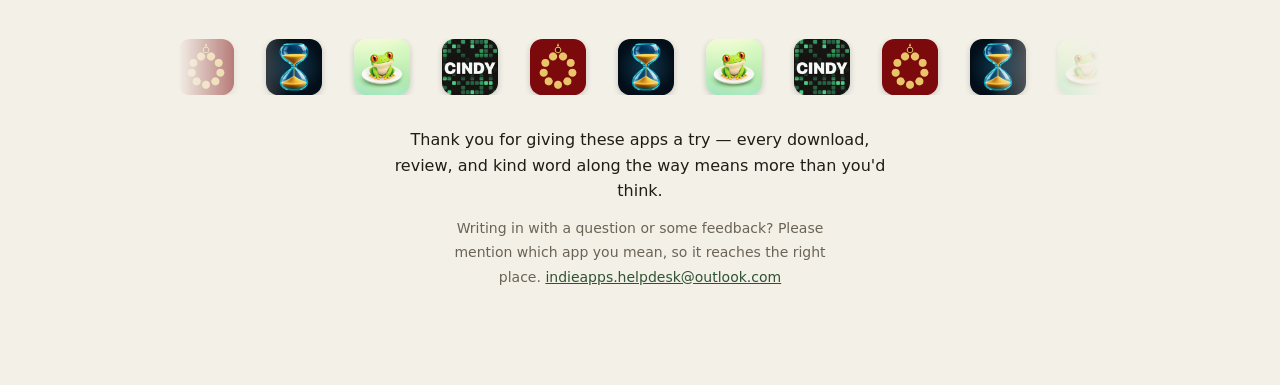
==== commit be4c7f1e: "Add Frog on Plate Support and Privacy Policy pages Co-Authored-By: Claude Opus 5.5 <noreply@anthropi" ====
--- a/index.html
+++ b/index.html
@@ -4,7 +4,7 @@
 <meta charset="utf-8">
 <meta name="viewport" content="width=device-width,initial-scale=1">
 <title>Apps — Home</title>
-<meta name="description" content="Small, calm iPhone apps: Koenawin Pati, Focus Timer, Eat the Frog, and Cindy.">
+<meta name="description" content="Small, calm iPhone apps: Koenawin Pati, Focus Timer, Frog on Plate, and Cindy.">
 <link rel="stylesheet" href="style.css">
 </head>
 <body class="studio-theme">
@@ -59,9 +59,9 @@
 
 <article class="app-card">
 <div class="app-card-head">
-<img class="app-card-icon" src="assets/icons/eat-the-frog.png" width="64" height="64" alt="Eat the Frog app icon">
+<img class="app-card-icon" src="assets/icons/eat-the-frog.png" width="64" height="64" alt="Frog on Plate app icon">
 <div>
-<h2>Eat the Frog</h2>
+<h2>Frog on Plate</h2>
 <p class="app-card-tagline">Plan tomorrow, tonight</p>
 </div>
 </div>
@@ -71,6 +71,8 @@
 <span class="tag">Reminders</span>
 </div>
 <div class="app-card-actions">
+<a class="btn btn-ghost" href="frog-on-plate/index.html">Support</a>
+<a class="btn btn-ghost" href="frog-on-plate/privacy.html">Privacy Policy</a>
 <span class="badge-soon">Coming soon</span>
 </div>
 </article>
